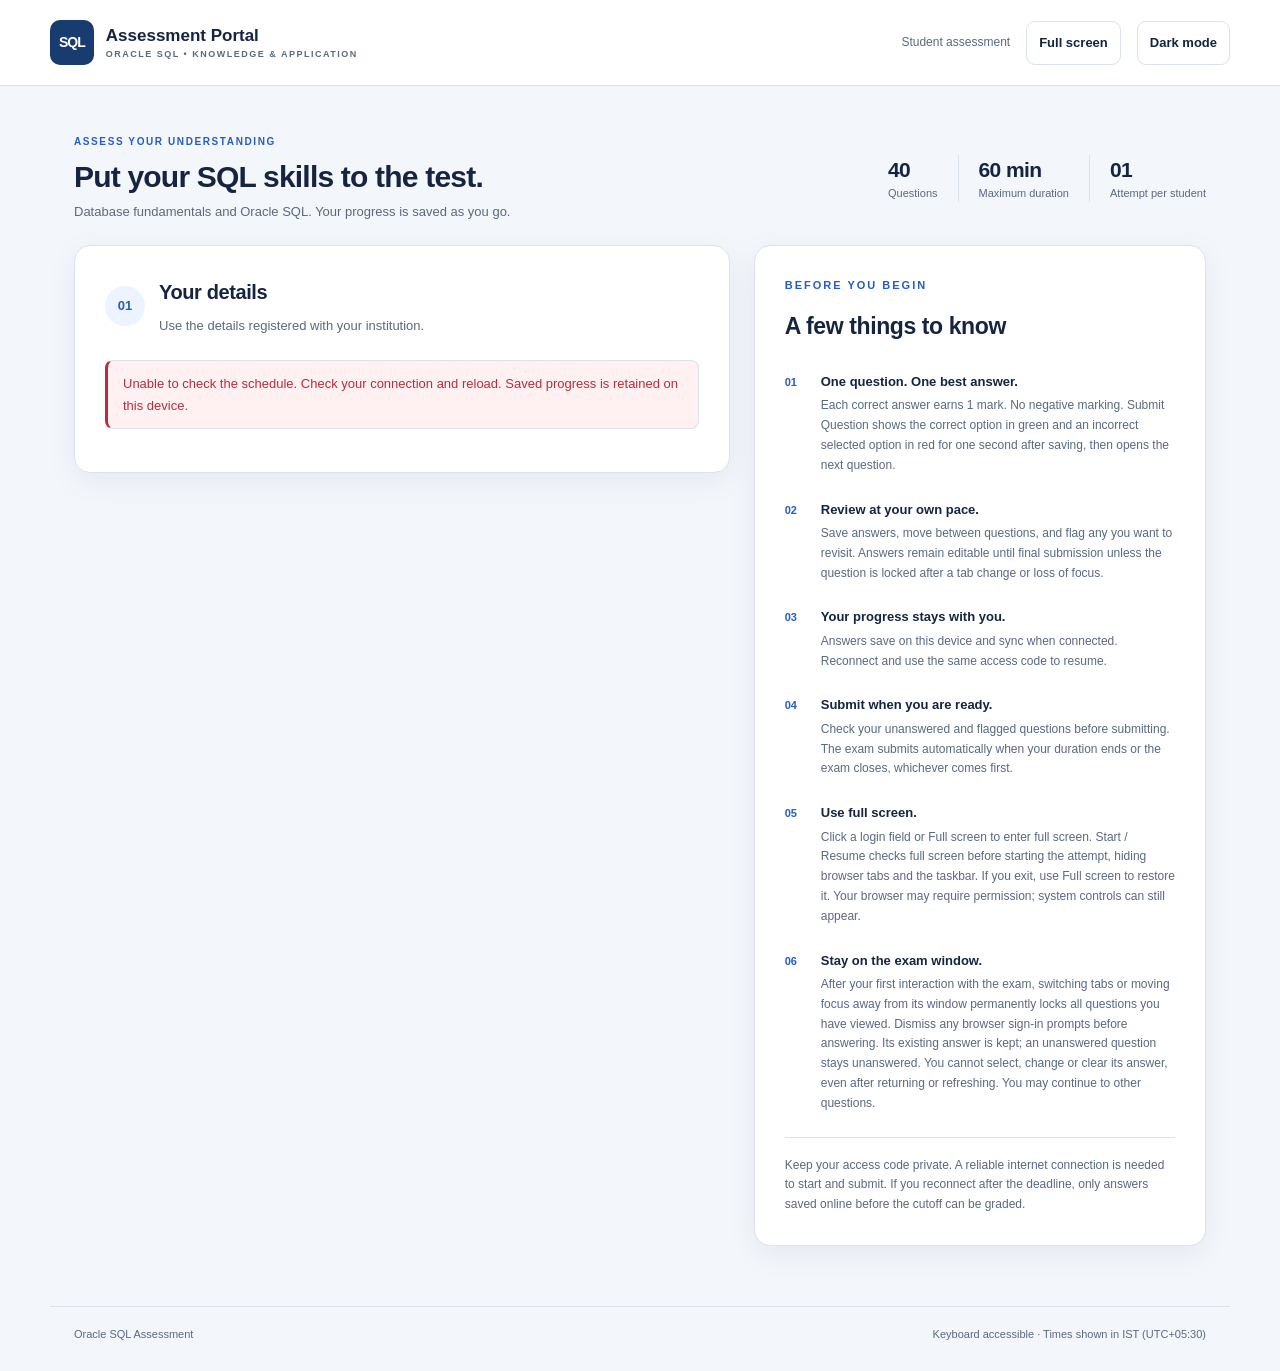
==== index.html @ dbb7fa39 "m" ====
<!doctype html>
<html lang="en" data-theme="light">
<head>
<meta charset="utf-8"><meta name="viewport" content="width=device-width,initial-scale=1">
<meta name="description" content="Oracle SQL assessment portal with saved progress and accessible exam navigation.">
<title>Oracle SQL | Assessment Portal</title>
<link rel="stylesheet" href="exam.css?v=20261120-feedback-revert"><script src="exam.js?v=20261120-feedback-revert" defer></script>
</head>
<body>
<a class="skip-link" href="#main">Skip to main content</a>
<header class="site-header"><a class="brand" href="./" aria-label="Assessment portal home"><span class="brand-icon" aria-hidden="true">SQL</span><span>Assessment Portal<small>ORACLE SQL • KNOWLEDGE & APPLICATION</small></span></a><div class="header-actions"><span class="session-badge" id="sessionBadge">Student assessment</span><span id="timerDisplay" class="timer hidden" role="timer" aria-label="Time remaining">60:00</span><button id="fullscreenBtn" class="secondary compact" type="button">Full screen</button><button id="themeBtn" class="secondary compact" type="button" aria-label="Switch to dark theme">Dark mode</button></div></header>
<main id="main" class="container">
<section id="gateView">
<div class="intro"><p class="eyebrow">ASSESS YOUR UNDERSTANDING</p><h1>Put your SQL skills to the test.</h1><p class="lede">Database fundamentals and Oracle SQL. Your progress is saved as you go.</p><div class="exam-facts"><div><strong>40</strong><span>Questions</span></div><div><strong id="durationFact">60 min</strong><span>Maximum duration</span></div><div><strong>01</strong><span>Attempt per student</span></div></div></div>
<div class="gate-layout"><section class="card login-card" aria-labelledby="detailsTitle"><div class="section-heading"><span class="step">01</span><div><h2 id="detailsTitle">Your details</h2><p>Use the details registered with your institution.</p></div></div>
<div id="accessBanner" class="notice" role="status">Checking the exam schedule…</div><p id="scheduleText" class="muted small"></p>
<form id="studentForm" class="hidden"><div class="form-grid"><div><label for="rollInput">University roll number <span aria-hidden="true">*</span></label><input id="rollInput" name="roll" autocomplete="off" placeholder="e.g., 0901CS231045" required maxlength="60"></div><div><label for="nameInput">Full name <span aria-hidden="true">*</span></label><input id="nameInput" name="name" autocomplete="name" placeholder="As registered with your institution" required maxlength="120"></div><div class="full"><label for="accessCode">Student access code <span aria-hidden="true">*</span></label><input id="accessCode" name="accessCode" type="password" autocomplete="one-time-code" placeholder="Provided by your teacher" required maxlength="128"><p class="field-help">Your private code verifies your identity and restores your existing attempt.</p></div></div>
<fieldset class="academic-fields"><legend>Course-Branch-Sem-Batch-Group</legend><div class="academic-grid"><div><label for="courseInput">Course</label><select id="courseInput" required><option value="">Select</option><option>B.Tech</option><option>B.E.</option><option>BCA</option><option>MCA</option><option>M.Tech</option><option>B.Sc</option><option>M.Sc</option></select></div><div><label for="branchInput">Branch</label><select id="branchInput" required><option value="">Select</option><option>CSE</option><option>IT</option><option>AI & DS</option><option>AI & ML</option><option>ECE</option><option>Computer Applications</option></select></div><div><label for="semInput">Semester</label><select id="semInput" required><option value="">Select</option><option>1</option><option>2</option><option>3</option><option>4</option><option>5</option><option>6</option><option>7</option><option>8</option></select></div><div><label for="batchInput">Batch</label><input id="batchInput" placeholder="e.g., A" required maxlength="30"></div><div><label for="groupInput">Group</label><input id="groupInput" placeholder="e.g., 1" required maxlength="30"></div></div></fieldset>
<label class="check-row"><input type="checkbox" id="acknowledge" required><span>I have read the instructions and understand that only one attempt is allowed.</span></label><p class="field-help">Full screen is required to start. Close any browser prompts before answering the first question.</p><button id="startBtn" class="primary wide" type="submit">Start / resume assessment <span aria-hidden="true">→</span></button><p class="field-help center">The timer begins when you start. Refreshing resumes the same attempt.</p></form>
</section><aside class="card instructions" aria-labelledby="instructionsTitle"><p class="eyebrow">BEFORE YOU BEGIN</p><h2 id="instructionsTitle">A few things to know</h2><ol class="instruction-list"><li><strong>One question. One best answer.</strong><span>Each correct answer earns 1 mark. No negative marking. Submit Question shows the correct option in green and an incorrect selected option in red for one second after saving, then opens the next question.</span></li><li><strong>Review at your own pace.</strong><span>Save answers, move between questions, and flag any you want to revisit. Answers remain editable until final submission unless the question is locked after a tab change or loss of focus.</span></li><li><strong>Your progress stays with you.</strong><span>Answers save on this device and sync when connected. Reconnect and use the same access code to resume.</span></li><li><strong>Submit when you are ready.</strong><span>Check your unanswered and flagged questions before submitting. The exam submits automatically when your duration ends or the exam closes, whichever comes first.</span></li><li><strong>Use full screen.</strong><span>Click a login field or Full screen to enter full screen. Start / Resume checks full screen before starting the attempt, hiding browser tabs and the taskbar. If you exit, use Full screen to restore it. Your browser may require permission; system controls can still appear.</span></li><li><strong>Stay on the exam window.</strong><span>After your first interaction with the exam, switching tabs or moving focus away from its window permanently locks all questions you have viewed. Dismiss any browser sign-in prompts before answering. Its existing answer is kept; an unanswered question stays unanswered. You cannot select, change or clear its answer, even after returning or refreshing. You may continue to other questions.</span></li></ol><div class="instruction-footer">Keep your access code private. A reliable internet connection is needed to start and submit. If you reconnect after the deadline, only answers saved online before the cutoff can be graded.</div></aside></div>
</section>
<section id="examView" class="hidden" aria-labelledby="examHeading"><div class="exam-topline"><div><p class="eyebrow">ORACLE SQL ASSESSMENT</p><h1 id="examHeading">Make every answer count.</h1><p id="studentLine" class="muted"></p></div><div id="saveStatus" class="save-status" role="status">Ready</div></div><div id="timeWarning" class="notice warning hidden" role="status"></div><div class="progress-row"><span id="progressText">0 of 40 answered</span><span id="flagCount">0 flagged for review</span></div><progress id="examProgress" max="40" value="0" aria-label="Questions answered"></progress><div class="exam-layout"><section class="card question-card"><div class="q-header"><span id="qCounter" class="question-label"></span><span id="qTopic" class="topic"></span></div><fieldset class="question-fieldset"><legend id="qText"></legend><div id="questionLockBanner" class="notice warning hidden" role="status"></div><div id="optionsContainer" class="options"></div></fieldset><div class="review-row"><button id="flagBtn" class="secondary compact" type="button" aria-pressed="false">⚑ Mark for review</button><button id="clearBtn" class="text-button" type="button">Clear answer</button></div><div class="question-actions"><button id="prevBtn" class="secondary" type="button">← Previous</button><button id="submitQuestionBtn" class="primary" type="button">Submit Question</button><button id="nextBtn" class="secondary" type="button">Next →</button></div></section><aside class="card navigator" id="navigatorCard"><div class="navigator-heading"><h2>Question navigator</h2><span id="navigatorCount" class="count-badge">0 / 40</span></div><p id="navigatorLegend" class="small muted">Green = Answered / Correct · Red = Incorrect · ⚑ = Flagged · L = Locked · Outline = Current</p><div id="questionPalette" class="palette" role="group" aria-label="Question navigator"></div><div class="center-actions" id="examSubmitActions"><button id="submitExamBtn" class="primary wide" type="button">Submit Exam</button></div><p class="navigator-note">You can change unlocked answers before final submission. Leaving the exam window locks all viewed questions.</p></aside></div></section>
<section id="resultView" class="hidden" aria-labelledby="resultHeading"><div class="card result-card"><span class="result-icon" aria-hidden="true">✓</span><p class="eyebrow">ASSESSMENT COMPLETE</p><h1 id="resultHeading">Your assessment is ready to submit.</h1><p id="resultSummary" role="status" class="muted"></p><div id="resultStats" class="result-stats"></div><p id="resultIdentity" class="small muted"></p><div class="result-actions"><button id="nextStudentBtn" class="primary hidden" type="button">Next student / Sign in</button><button id="verifySessionBtn" class="primary hidden" type="button">Verify session and submit</button><button id="retryBtn" class="primary hidden" type="button">Retry submission</button></div></div><div id="resultNavigator"></div></section>
<dialog id="submitDialog" aria-labelledby="confirmTitle"><form method="dialog"><p class="eyebrow">FINAL CHECK</p><h2 id="confirmTitle">Ready to submit your exam?</h2><p class="muted">Once submitted, your answers cannot be changed.</p><div id="confirmCounts" class="confirm-counts"></div><div class="dialog-actions"><button class="secondary" value="cancel">Continue reviewing</button><button id="confirmFinalBtn" class="primary" value="submit">Submit Exam</button></div></form></dialog>
<dialog id="sessionDialog" aria-labelledby="sessionTitle"><form id="sessionForm"><p class="eyebrow">VERIFY YOUR SESSION</p><h2 id="sessionTitle">Confirm your student access code</h2><p class="muted">We will reconnect to your existing attempt and submit your saved answers. Your timer and question set will not reset.</p><label for="sessionCode">Student access code</label><input id="sessionCode" type="password" autocomplete="one-time-code" required maxlength="128"><p id="sessionError" class="notice closed hidden" role="alert"></p><div class="dialog-actions"><button id="cancelSessionBtn" class="secondary" type="button">Cancel</button><button id="recoverSessionBtn" class="primary" type="submit">Verify and submit</button></div></form></dialog>
</main><footer class="site-footer"><span>Oracle SQL Assessment</span><span>Keyboard accessible · Times shown in IST (UTC+05:30)</span></footer>
</body></html>
---- exam.css ----
@charset "UTF-8";
:root{color-scheme:light;--bg:#f3f6fb;--surface:#fff;--ink:#152440;--muted:#5a6980;--line:#dae2ed;--navy:#183c70;--accent:#245ec5;--soft:#edf3ff;--green:#187448;--green-bg:#e8f6ee;--red:#b82d3b;--red-bg:#fff0f1;--amber:#915b08;--shadow:0 8px 30px #142e5010}
[data-theme=dark]{color-scheme:dark;--bg:#101a2a;--surface:#19273c;--ink:#ecf2ff;--muted:#b0bfd5;--line:#36485f;--navy:#adcaff;--accent:#adcaff;--soft:#273d5e;--green:#a0e7bb;--green-bg:#16412f;--red:#ffc1c6;--red-bg:#4e2330;--amber:#f8cf7e;--shadow:0 8px 30px #0002}
*{box-sizing:border-box}body{margin:0;background:var(--bg);color:var(--ink);font-family:Inter,"Segoe UI",Arial,sans-serif;font-size:15px;line-height:1.65}button,input,select{font:inherit}button,a,input,select{touch-action:manipulation}button{cursor:pointer;border:1px solid transparent;border-radius:9px;padding:11px 17px;font-weight:650;min-height:44px;transition:background .15s}button:disabled{cursor:default;opacity:.55}button:hover:not(:disabled){filter:brightness(.96)}button:focus-visible,a:focus-visible,input:focus-visible,select:focus-visible{outline:3px solid #4c91f7;outline-offset:3px}.primary{background:var(--navy);color:var(--surface)}.secondary{border-color:var(--line);background:var(--surface);color:var(--ink)}.compact{padding:7px 12px;font-size:13px}.text-button{background:transparent;color:var(--muted);padding:6px 10px}.wide{width:100%;display:flex;justify-content:center;gap:20px}.hidden{display:none!important}.center{text-align:center}.muted{color:var(--muted)}.small{font-size:13px}.skip-link{position:fixed;top:-100px;left:16px;z-index:100;background:var(--surface);padding:12px}.skip-link:focus{top:12px}.site-header{min-height:86px;padding:16px max(24px,calc((100vw - 1180px)/2));display:flex;align-items:center;justify-content:space-between;gap:20px;border-bottom:1px solid var(--line);background:var(--surface);position:sticky;top:0;z-index:10}.brand{display:flex;gap:12px;align-items:center;text-decoration:none;color:var(--ink);font-size:17px;font-weight:750;line-height:1.45}.brand-icon{background:#183c70;color:white;border-radius:10px;padding:12px 9px;font-size:14px;letter-spacing:-1px}.brand small{display:block;font-size:9px;letter-spacing:1.5px;color:var(--muted);font-weight:650}.header-actions{display:flex;align-items:center;gap:16px}.session-badge{color:var(--muted);font-size:12px}.container{max-width:1180px;margin:0 auto;padding:48px 24px 60px}.intro{padding:0 0 32px}.eyebrow{font-size:11px;letter-spacing:2px;color:var(--accent);font-weight:750;margin:0 0 14px}h1,h2,p{margin-top:0}h1{font-size:44px;letter-spacing:-1.6px;line-height:1.15;margin-bottom:18px;font-weight:750}h2{font-size:20px;letter-spacing:-.4px;margin-bottom:6px}.lede{font-size:16px;color:var(--muted);line-height:1.8;margin-bottom:25px}.exam-facts{display:flex;gap:0}.exam-facts>div{display:flex;flex-direction:column;padding:0 34px;border-left:1px solid var(--line)}.exam-facts>div:first-child{padding-left:0;border:0}.exam-facts strong{font-size:24px;letter-spacing:-.6px;line-height:1.4}.exam-facts span{font-size:12px;color:var(--muted)}.gate-layout{display:grid;grid-template-columns:1.45fr 1fr;gap:24px;align-items:start}.card{background:var(--surface);border:1px solid var(--line);border-radius:16px;padding:30px;box-shadow:var(--shadow)}.section-heading{display:flex;gap:14px;margin-bottom:24px;align-items:center}.section-heading p{font-size:13px;color:var(--muted);margin:0}.step{height:40px;width:40px;border-radius:50%;display:grid;place-items:center;background:var(--soft);color:var(--accent);font-size:13px;font-weight:700}.notice{border:1px solid var(--line);border-left:3px solid var(--accent);padding:12px 15px;border-radius:8px;font-size:13px;background:var(--soft);margin-bottom:12px}.notice.open{color:var(--green);background:var(--green-bg);border-left-color:var(--green)}.notice.closed{color:var(--red);background:var(--red-bg);border-left-color:var(--red)}.warning{color:var(--amber)}.form-grid{display:grid;grid-template-columns:1fr 1fr;gap:18px}.full{grid-column:1/-1}label{display:block;font-weight:600;font-size:12px;margin-bottom:7px}input:not([type=checkbox]):not([type=radio]),select{width:100%;height:45px;padding:9px 11px;border:1px solid var(--line);border-radius:8px;background:var(--surface);color:var(--ink);font-size:13px}input::placeholder{color:var(--muted);opacity:.85}.field-help{font-size:11px;line-height:1.6;color:var(--muted);margin:7px 0 0}.academic-fields{border:0;padding:0;margin:20px 0}.academic-fields legend{font-size:12px;font-weight:700;margin-bottom:10px}.academic-grid{display:grid;grid-template-columns:1.15fr 1.3fr 1fr .8fr .8fr;gap:10px}.check-row{display:flex;gap:10px;align-items:flex-start;font-size:12px;font-weight:400;color:var(--muted);margin:20px 0}.check-row input{margin-top:4px;accent-color:var(--navy);width:17px;height:17px;flex-shrink:0}.instructions{padding:30px}.instructions h2{font-size:23px;margin-bottom:25px}.instruction-list{padding:0;margin:0;counter-reset:steps;list-style:none}.instruction-list li{counter-increment:steps;position:relative;padding:0 0 23px 36px}.instruction-list li:before{content:counter(steps,decimal-leading-zero);position:absolute;left:0;top:2px;font-size:11px;font-weight:700;color:var(--accent)}.instruction-list strong{display:block;font-size:13px;margin-bottom:4px}.instruction-list span{font-size:12px;color:var(--muted);display:block}.instruction-footer{font-size:12px;border-top:1px solid var(--line);padding-top:18px;color:var(--muted)}.site-footer{max-width:1180px;margin:auto;padding:18px 24px 28px;display:flex;justify-content:space-between;gap:20px;border-top:1px solid var(--line);font-size:11px;color:var(--muted)}.timer{font-variant-numeric:tabular-nums;font-family:Consolas,monospace;font-size:21px;font-weight:700;color:var(--navy);background:var(--soft);padding:5px 14px;border-radius:8px}.timer.urgent{color:var(--red);background:var(--red-bg)}.exam-topline{display:flex;justify-content:space-between;align-items:center;gap:20px}.exam-topline h1{font-size:30px}.exam-topline .eyebrow{margin-bottom:8px}.exam-topline p{margin-bottom:12px}.save-status{font-size:12px;color:var(--green);text-align:right}.progress-row{display:flex;justify-content:space-between;font-size:12px;color:var(--muted);margin:12px 0 8px}progress{display:block;width:100%;height:6px;border:0;border-radius:10px;margin-bottom:25px;accent-color:var(--green)}progress::-webkit-progress-bar{background:var(--line);border-radius:10px}progress::-webkit-progress-value{background:var(--green);border-radius:10px}.exam-layout{display:grid;grid-template-columns:minmax(0,1fr) 330px;gap:24px;align-items:start}.q-header{display:flex;align-items:center;justify-content:space-between;gap:15px;margin-bottom:22px}.question-label{font-size:12px;font-weight:700;color:var(--accent);text-transform:uppercase;letter-spacing:1px}.topic{font-size:11px;background:var(--soft);padding:4px 10px;border-radius:20px;color:var(--muted)}.question-fieldset{padding:0;margin:0;border:0;min-width:0}.question-fieldset legend{font-size:21px;font-weight:650;line-height:1.55;margin-bottom:25px;white-space:pre-wrap;overflow-wrap:anywhere}.option{display:flex;align-items:flex-start;gap:12px;border:1px solid var(--line);border-radius:10px;padding:14px;margin-bottom:12px;cursor:pointer;font-size:14px;font-weight:400;line-height:1.6;overflow-wrap:anywhere}.option:has(input:checked){border-color:var(--accent);background:var(--soft)}.option input{margin-top:5px;accent-color:var(--accent);width:17px;height:17px;flex-shrink:0}.option:focus-within{outline:2px solid var(--accent);outline-offset:2px}.option-letter{color:var(--muted);font-weight:650}.review-row{display:flex;justify-content:space-between;align-items:center;gap:10px;margin-top:22px}button[aria-pressed=true]{color:var(--amber);border-color:var(--amber)}.question-actions{display:grid;grid-template-columns:1fr auto 1fr;gap:10px;align-items:center;border-top:1px solid var(--line);padding-top:24px;margin-top:24px}.question-actions>:first-child{justify-self:start}.question-actions>:last-child{justify-self:end}.question-actions button{font-size:12px;padding:10px 12px}.navigator{padding:24px}.navigator-heading{display:flex;justify-content:space-between;align-items:center;gap:10px}.navigator h2{font-size:16px;margin-bottom:0}.count-badge{font-size:11px;background:var(--soft);color:var(--accent);padding:3px 8px;border-radius:6px}.palette{display:grid;grid-template-columns:repeat(5,minmax(0,1fr));gap:9px;margin:22px 0}.pal-btn{background:var(--bg);border:1px solid var(--line);color:var(--muted);min-height:40px;padding:5px 0;border-radius:7px;font-size:12px;position:relative}.pal-btn.answered{background:var(--green-bg);border-color:var(--green);color:var(--green)}.pal-btn.incorrect{background:var(--red-bg);border-color:var(--red);color:var(--red)}.pal-btn.current{outline:2px solid var(--accent);outline-offset:2px}.pal-btn.flagged:after{content:'⚑';position:absolute;right:1px;top:-8px;font-size:12px;color:var(--amber);background:var(--surface);border-radius:4px}.pal-btn:disabled{opacity:1}.center-actions{display:flex;justify-content:center;margin-top:22px}.navigator-note{font-size:11px;color:var(--muted);text-align:center;margin:12px 0 0}.result-card{text-align:center;max-width:780px;margin:0 auto 24px;padding:40px}.result-card h1{font-size:32px}.result-icon{display:inline-grid;place-items:center;background:var(--green-bg);color:var(--green);height:64px;width:64px;border-radius:50%;font-size:30px;margin-bottom:20px}.result-stats{display:grid;grid-template-columns:repeat(4,1fr);gap:12px;margin:28px 0}.stat{padding:16px 8px;background:var(--bg);border:1px solid var(--line);border-radius:10px}.stat strong{display:block;font-size:25px;letter-spacing:-.6px}.stat span{display:block;font-size:11px;color:var(--muted)}.stat.correct strong{color:var(--green)}.stat.incorrect strong{color:var(--red)}.result-actions{display:flex;flex-wrap:wrap;justify-content:center;gap:12px}#resultNavigator{max-width:780px;margin:auto}#resultNavigator .palette{grid-template-columns:repeat(10,minmax(0,1fr))}#resultNavigator .navigator-note{display:none}dialog{border:1px solid var(--line);border-radius:16px;padding:30px;max-width:500px;width:calc(100% - 32px);background:var(--surface);color:var(--ink);box-shadow:var(--shadow)}dialog::backdrop{background:#0d1e3bb0}.confirm-counts{padding:18px;background:var(--bg);border-radius:10px;margin:20px 0;white-space:pre-line}.dialog-actions{display:flex;justify-content:flex-end;gap:10px}
@media(max-width:950px){.exam-layout{grid-template-columns:minmax(0,1fr) 280px}.academic-grid{grid-template-columns:repeat(3,1fr)}.gate-layout{grid-template-columns:1.2fr 1fr}.card{padding:24px}.question-actions{gap:5px}.question-actions button{padding:9px 8px}}
@media(max-width:760px){.site-header{padding:12px 16px;min-height:75px}.session-badge{display:none}.brand{font-size:14px}.brand small{font-size:8px;letter-spacing:.7px}.header-actions{gap:8px}.container{padding:30px 16px 40px}h1{font-size:35px}.gate-layout,.exam-layout{grid-template-columns:1fr}.exam-facts>div{padding:0 23px}.instructions{margin-top:0}.exam-topline{display:block}.save-status{text-align:left;margin:8px 0}.navigator .palette{grid-template-columns:repeat(8,minmax(0,1fr))}.site-footer{flex-direction:column;gap:4px;padding:18px 16px}.timer{font-size:17px;padding:5px 9px}.desktop-only{display:none}.result-card{padding:28px 20px}.result-stats{grid-template-columns:repeat(2,1fr)}}
@media(max-width:420px){.brand small{max-width:130px}.brand-icon{display:none}.form-grid{grid-template-columns:1fr}.academic-grid{grid-template-columns:repeat(2,1fr)}.question-actions button{font-size:11px;padding:8px}.question-card{padding:20px 16px}.question-fieldset legend{font-size:18px}.navigator .palette,#resultNavigator .palette{grid-template-columns:repeat(5,minmax(0,1fr))}.exam-facts>div{padding:0 16px}.exam-facts strong{font-size:21px}.exam-facts span{font-size:10px}.dialog-actions{flex-direction:column}}
@media(prefers-reduced-motion:reduce){*{transition:none!important;scroll-behavior:auto!important}}

.pal-btn.locked:before{content:"L";position:absolute;left:2px;top:-7px;font-size:9px;font-weight:750;background:var(--surface);color:var(--muted);border:1px solid var(--line);border-radius:3px;padding:0 2px;line-height:1.3}.option:has(input:disabled){cursor:default;opacity:.75}

/* Compact welcome area: text and exam facts share one row on wider screens. */
#gateView .intro{display:grid;grid-template-columns:minmax(0,1fr) auto;column-gap:28px;row-gap:7px;align-items:center;padding-bottom:22px}
#gateView .intro .eyebrow{grid-column:1;margin:0;font-size:10px;letter-spacing:1.6px}
#gateView .intro h1{grid-column:1;margin:0;font-size:30px;line-height:1.25;letter-spacing:-.8px}
#gateView .intro .lede{grid-column:1;margin:0;font-size:13px;line-height:1.6}
#gateView .intro .exam-facts{grid-column:2;grid-row:1/4;align-self:center}
#gateView .intro .exam-facts>div{padding:0 20px}
#gateView .intro .exam-facts>div:first-child{padding-left:0}
#gateView .intro .exam-facts>div:last-child{padding-right:0}
#gateView .intro .exam-facts strong{font-size:21px}
#gateView .intro .exam-facts span{font-size:11px}
@media(max-width:950px){#gateView .intro{grid-template-columns:1fr;row-gap:8px}#gateView .intro .exam-facts{grid-column:1;grid-row:auto;margin-top:5px}}
@media(max-width:420px){#gateView .intro h1{font-size:25px}#gateView .intro .exam-facts>div{padding:0 15px}#gateView .intro .exam-facts span{font-size:10px}}

.result-stats{grid-template-columns:repeat(5,minmax(0,1fr))}.stat.locked strong{color:var(--amber)}
@media(max-width:760px){.result-stats{grid-template-columns:repeat(2,minmax(0,1fr))}.result-stats .stat:last-child{grid-column:1/-1}}

/* Programmatically focused result heading retains screen-reader focus without a border. */
#resultHeading:focus{outline:none}

.option.feedback-correct{background:var(--green-bg);border-color:var(--green);color:var(--green)}.option.feedback-wrong{background:var(--red-bg);border-color:var(--red);color:var(--red)}

/* Override the checked-option selector as well as the base option style. */
.option.feedback-correct,.option.feedback-correct:has(input:checked){background:var(--green-bg);border-color:var(--green);color:var(--green)}
.option.feedback-wrong,.option.feedback-wrong:has(input:checked){background:var(--red-bg);border-color:var(--red);color:var(--red)}
.option.feedback-correct .option-letter,.option.feedback-wrong .option-letter{color:inherit}
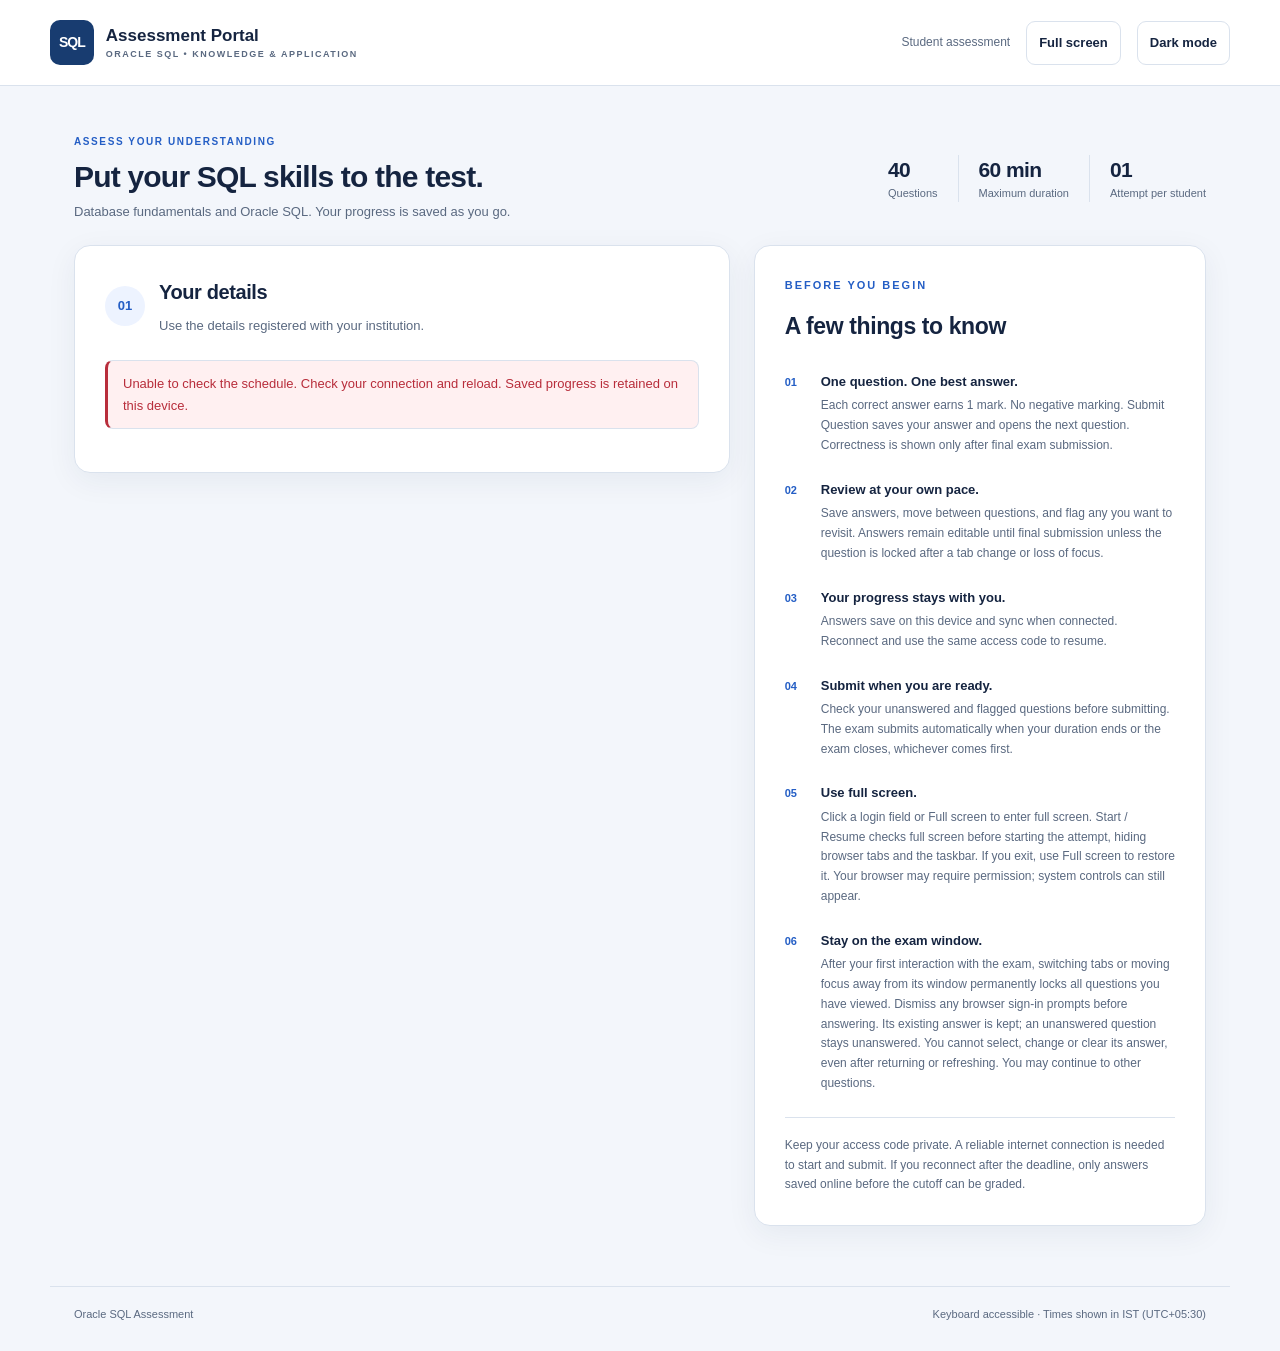
==== commit 4931ef9b: "update" ====
--- a/index.html
+++ b/index.html
@@ -4,7 +4,7 @@
 <meta charset="utf-8"><meta name="viewport" content="width=device-width,initial-scale=1">
 <meta name="description" content="Oracle SQL assessment portal with saved progress and accessible exam navigation.">
 <title>Oracle SQL | Assessment Portal</title>
-<link rel="stylesheet" href="exam.css?v=20261120-feedback-revert"><script src="exam.js?v=20261120-feedback-revert" defer></script>
+<link rel="stylesheet" href="exam.css?v=20261120-no-live-grading"><script src="exam.js?v=20261120-no-live-grading" defer></script>
 </head>
 <body>
 <a class="skip-link" href="#main">Skip to main content</a>
@@ -17,9 +17,9 @@
 <form id="studentForm" class="hidden"><div class="form-grid"><div><label for="rollInput">University roll number <span aria-hidden="true">*</span></label><input id="rollInput" name="roll" autocomplete="off" placeholder="e.g., 0901CS231045" required maxlength="60"></div><div><label for="nameInput">Full name <span aria-hidden="true">*</span></label><input id="nameInput" name="name" autocomplete="name" placeholder="As registered with your institution" required maxlength="120"></div><div class="full"><label for="accessCode">Student access code <span aria-hidden="true">*</span></label><input id="accessCode" name="accessCode" type="password" autocomplete="one-time-code" placeholder="Provided by your teacher" required maxlength="128"><p class="field-help">Your private code verifies your identity and restores your existing attempt.</p></div></div>
 <fieldset class="academic-fields"><legend>Course-Branch-Sem-Batch-Group</legend><div class="academic-grid"><div><label for="courseInput">Course</label><select id="courseInput" required><option value="">Select</option><option>B.Tech</option><option>B.E.</option><option>BCA</option><option>MCA</option><option>M.Tech</option><option>B.Sc</option><option>M.Sc</option></select></div><div><label for="branchInput">Branch</label><select id="branchInput" required><option value="">Select</option><option>CSE</option><option>IT</option><option>AI & DS</option><option>AI & ML</option><option>ECE</option><option>Computer Applications</option></select></div><div><label for="semInput">Semester</label><select id="semInput" required><option value="">Select</option><option>1</option><option>2</option><option>3</option><option>4</option><option>5</option><option>6</option><option>7</option><option>8</option></select></div><div><label for="batchInput">Batch</label><input id="batchInput" placeholder="e.g., A" required maxlength="30"></div><div><label for="groupInput">Group</label><input id="groupInput" placeholder="e.g., 1" required maxlength="30"></div></div></fieldset>
 <label class="check-row"><input type="checkbox" id="acknowledge" required><span>I have read the instructions and understand that only one attempt is allowed.</span></label><p class="field-help">Full screen is required to start. Close any browser prompts before answering the first question.</p><button id="startBtn" class="primary wide" type="submit">Start / resume assessment <span aria-hidden="true">→</span></button><p class="field-help center">The timer begins when you start. Refreshing resumes the same attempt.</p></form>
-</section><aside class="card instructions" aria-labelledby="instructionsTitle"><p class="eyebrow">BEFORE YOU BEGIN</p><h2 id="instructionsTitle">A few things to know</h2><ol class="instruction-list"><li><strong>One question. One best answer.</strong><span>Each correct answer earns 1 mark. No negative marking. Submit Question shows the correct option in green and an incorrect selected option in red for one second after saving, then opens the next question.</span></li><li><strong>Review at your own pace.</strong><span>Save answers, move between questions, and flag any you want to revisit. Answers remain editable until final submission unless the question is locked after a tab change or loss of focus.</span></li><li><strong>Your progress stays with you.</strong><span>Answers save on this device and sync when connected. Reconnect and use the same access code to resume.</span></li><li><strong>Submit when you are ready.</strong><span>Check your unanswered and flagged questions before submitting. The exam submits automatically when your duration ends or the exam closes, whichever comes first.</span></li><li><strong>Use full screen.</strong><span>Click a login field or Full screen to enter full screen. Start / Resume checks full screen before starting the attempt, hiding browser tabs and the taskbar. If you exit, use Full screen to restore it. Your browser may require permission; system controls can still appear.</span></li><li><strong>Stay on the exam window.</strong><span>After your first interaction with the exam, switching tabs or moving focus away from its window permanently locks all questions you have viewed. Dismiss any browser sign-in prompts before answering. Its existing answer is kept; an unanswered question stays unanswered. You cannot select, change or clear its answer, even after returning or refreshing. You may continue to other questions.</span></li></ol><div class="instruction-footer">Keep your access code private. A reliable internet connection is needed to start and submit. If you reconnect after the deadline, only answers saved online before the cutoff can be graded.</div></aside></div>
+</section><aside class="card instructions" aria-labelledby="instructionsTitle"><p class="eyebrow">BEFORE YOU BEGIN</p><h2 id="instructionsTitle">A few things to know</h2><ol class="instruction-list"><li><strong>One question. One best answer.</strong><span>Each correct answer earns 1 mark. No negative marking. Submit Question saves your answer and opens the next question. Correctness is shown only after final exam submission.</span></li><li><strong>Review at your own pace.</strong><span>Save answers, move between questions, and flag any you want to revisit. Answers remain editable until final submission unless the question is locked after a tab change or loss of focus.</span></li><li><strong>Your progress stays with you.</strong><span>Answers save on this device and sync when connected. Reconnect and use the same access code to resume.</span></li><li><strong>Submit when you are ready.</strong><span>Check your unanswered and flagged questions before submitting. The exam submits automatically when your duration ends or the exam closes, whichever comes first.</span></li><li><strong>Use full screen.</strong><span>Click a login field or Full screen to enter full screen. Start / Resume checks full screen before starting the attempt, hiding browser tabs and the taskbar. If you exit, use Full screen to restore it. Your browser may require permission; system controls can still appear.</span></li><li><strong>Stay on the exam window.</strong><span>After your first interaction with the exam, switching tabs or moving focus away from its window permanently locks all questions you have viewed. Dismiss any browser sign-in prompts before answering. Its existing answer is kept; an unanswered question stays unanswered. You cannot select, change or clear its answer, even after returning or refreshing. You may continue to other questions.</span></li></ol><div class="instruction-footer">Keep your access code private. A reliable internet connection is needed to start and submit. If you reconnect after the deadline, only answers saved online before the cutoff can be graded.</div></aside></div>
 </section>
-<section id="examView" class="hidden" aria-labelledby="examHeading"><div class="exam-topline"><div><p class="eyebrow">ORACLE SQL ASSESSMENT</p><h1 id="examHeading">Make every answer count.</h1><p id="studentLine" class="muted"></p></div><div id="saveStatus" class="save-status" role="status">Ready</div></div><div id="timeWarning" class="notice warning hidden" role="status"></div><div class="progress-row"><span id="progressText">0 of 40 answered</span><span id="flagCount">0 flagged for review</span></div><progress id="examProgress" max="40" value="0" aria-label="Questions answered"></progress><div class="exam-layout"><section class="card question-card"><div class="q-header"><span id="qCounter" class="question-label"></span><span id="qTopic" class="topic"></span></div><fieldset class="question-fieldset"><legend id="qText"></legend><div id="questionLockBanner" class="notice warning hidden" role="status"></div><div id="optionsContainer" class="options"></div></fieldset><div class="review-row"><button id="flagBtn" class="secondary compact" type="button" aria-pressed="false">⚑ Mark for review</button><button id="clearBtn" class="text-button" type="button">Clear answer</button></div><div class="question-actions"><button id="prevBtn" class="secondary" type="button">← Previous</button><button id="submitQuestionBtn" class="primary" type="button">Submit Question</button><button id="nextBtn" class="secondary" type="button">Next →</button></div></section><aside class="card navigator" id="navigatorCard"><div class="navigator-heading"><h2>Question navigator</h2><span id="navigatorCount" class="count-badge">0 / 40</span></div><p id="navigatorLegend" class="small muted">Green = Answered / Correct · Red = Incorrect · ⚑ = Flagged · L = Locked · Outline = Current</p><div id="questionPalette" class="palette" role="group" aria-label="Question navigator"></div><div class="center-actions" id="examSubmitActions"><button id="submitExamBtn" class="primary wide" type="button">Submit Exam</button></div><p class="navigator-note">You can change unlocked answers before final submission. Leaving the exam window locks all viewed questions.</p></aside></div></section>
+<section id="examView" class="hidden" aria-labelledby="examHeading"><div class="exam-topline"><div><p class="eyebrow">ORACLE SQL ASSESSMENT</p><h1 id="examHeading">Make every answer count.</h1><p id="studentLine" class="muted"></p></div><div id="saveStatus" class="save-status" role="status">Ready</div></div><div id="timeWarning" class="notice warning hidden" role="status"></div><div class="progress-row"><span id="progressText">0 of 40 answered</span><span id="flagCount">0 flagged for review</span></div><progress id="examProgress" max="40" value="0" aria-label="Questions answered"></progress><div class="exam-layout"><section class="card question-card"><div class="q-header"><span id="qCounter" class="question-label"></span><span id="qTopic" class="topic"></span></div><fieldset class="question-fieldset"><legend id="qText"></legend><div id="questionLockBanner" class="notice warning hidden" role="status"></div><div id="optionsContainer" class="options"></div></fieldset><div class="review-row"><button id="flagBtn" class="secondary compact" type="button" aria-pressed="false">⚑ Mark for review</button><button id="clearBtn" class="text-button" type="button">Clear answer</button></div><div class="question-actions"><button id="prevBtn" class="secondary" type="button">← Previous</button><button id="submitQuestionBtn" class="primary" type="button">Submit Question</button><button id="nextBtn" class="secondary" type="button">Next →</button></div></section><aside class="card navigator" id="navigatorCard"><div class="navigator-heading"><h2>Question navigator</h2><span id="navigatorCount" class="count-badge">0 / 40</span></div><p id="navigatorLegend" class="small muted">Slate blue = Answer selected · ⚑ = Flagged · L = Locked · Outline = Current</p><div id="questionPalette" class="palette" role="group" aria-label="Question navigator"></div><div class="center-actions" id="examSubmitActions"><button id="submitExamBtn" class="primary wide" type="button">Submit Exam</button></div><p class="navigator-note">You can change unlocked answers before final submission. Leaving the exam window locks all viewed questions.</p></aside></div></section>
 <section id="resultView" class="hidden" aria-labelledby="resultHeading"><div class="card result-card"><span class="result-icon" aria-hidden="true">✓</span><p class="eyebrow">ASSESSMENT COMPLETE</p><h1 id="resultHeading">Your assessment is ready to submit.</h1><p id="resultSummary" role="status" class="muted"></p><div id="resultStats" class="result-stats"></div><p id="resultIdentity" class="small muted"></p><div class="result-actions"><button id="nextStudentBtn" class="primary hidden" type="button">Next student / Sign in</button><button id="verifySessionBtn" class="primary hidden" type="button">Verify session and submit</button><button id="retryBtn" class="primary hidden" type="button">Retry submission</button></div></div><div id="resultNavigator"></div></section>
 <dialog id="submitDialog" aria-labelledby="confirmTitle"><form method="dialog"><p class="eyebrow">FINAL CHECK</p><h2 id="confirmTitle">Ready to submit your exam?</h2><p class="muted">Once submitted, your answers cannot be changed.</p><div id="confirmCounts" class="confirm-counts"></div><div class="dialog-actions"><button class="secondary" value="cancel">Continue reviewing</button><button id="confirmFinalBtn" class="primary" value="submit">Submit Exam</button></div></form></dialog>
 <dialog id="sessionDialog" aria-labelledby="sessionTitle"><form id="sessionForm"><p class="eyebrow">VERIFY YOUR SESSION</p><h2 id="sessionTitle">Confirm your student access code</h2><p class="muted">We will reconnect to your existing attempt and submit your saved answers. Your timer and question set will not reset.</p><label for="sessionCode">Student access code</label><input id="sessionCode" type="password" autocomplete="one-time-code" required maxlength="128"><p id="sessionError" class="notice closed hidden" role="alert"></p><div class="dialog-actions"><button id="cancelSessionBtn" class="secondary" type="button">Cancel</button><button id="recoverSessionBtn" class="primary" type="submit">Verify and submit</button></div></form></dialog>
--- a/exam.css
+++ b/exam.css
@@ -35,3 +35,7 @@
 .option.feedback-correct,.option.feedback-correct:has(input:checked){background:var(--green-bg);border-color:var(--green);color:var(--green)}
 .option.feedback-wrong,.option.feedback-wrong:has(input:checked){background:var(--red-bg);border-color:var(--red);color:var(--red)}
 .option.feedback-correct .option-letter,.option.feedback-wrong .option-letter{color:inherit}
+
+/* Selected but not submitted: slate blue, distinct from graded green/red. */
+.pal-btn.selected-answer{background:#e7edf8;border-color:#59749d;color:#294a78}
+[data-theme=dark] .pal-btn.selected-answer{background:#293d59;border-color:#809ac0;color:#d7e4fb}
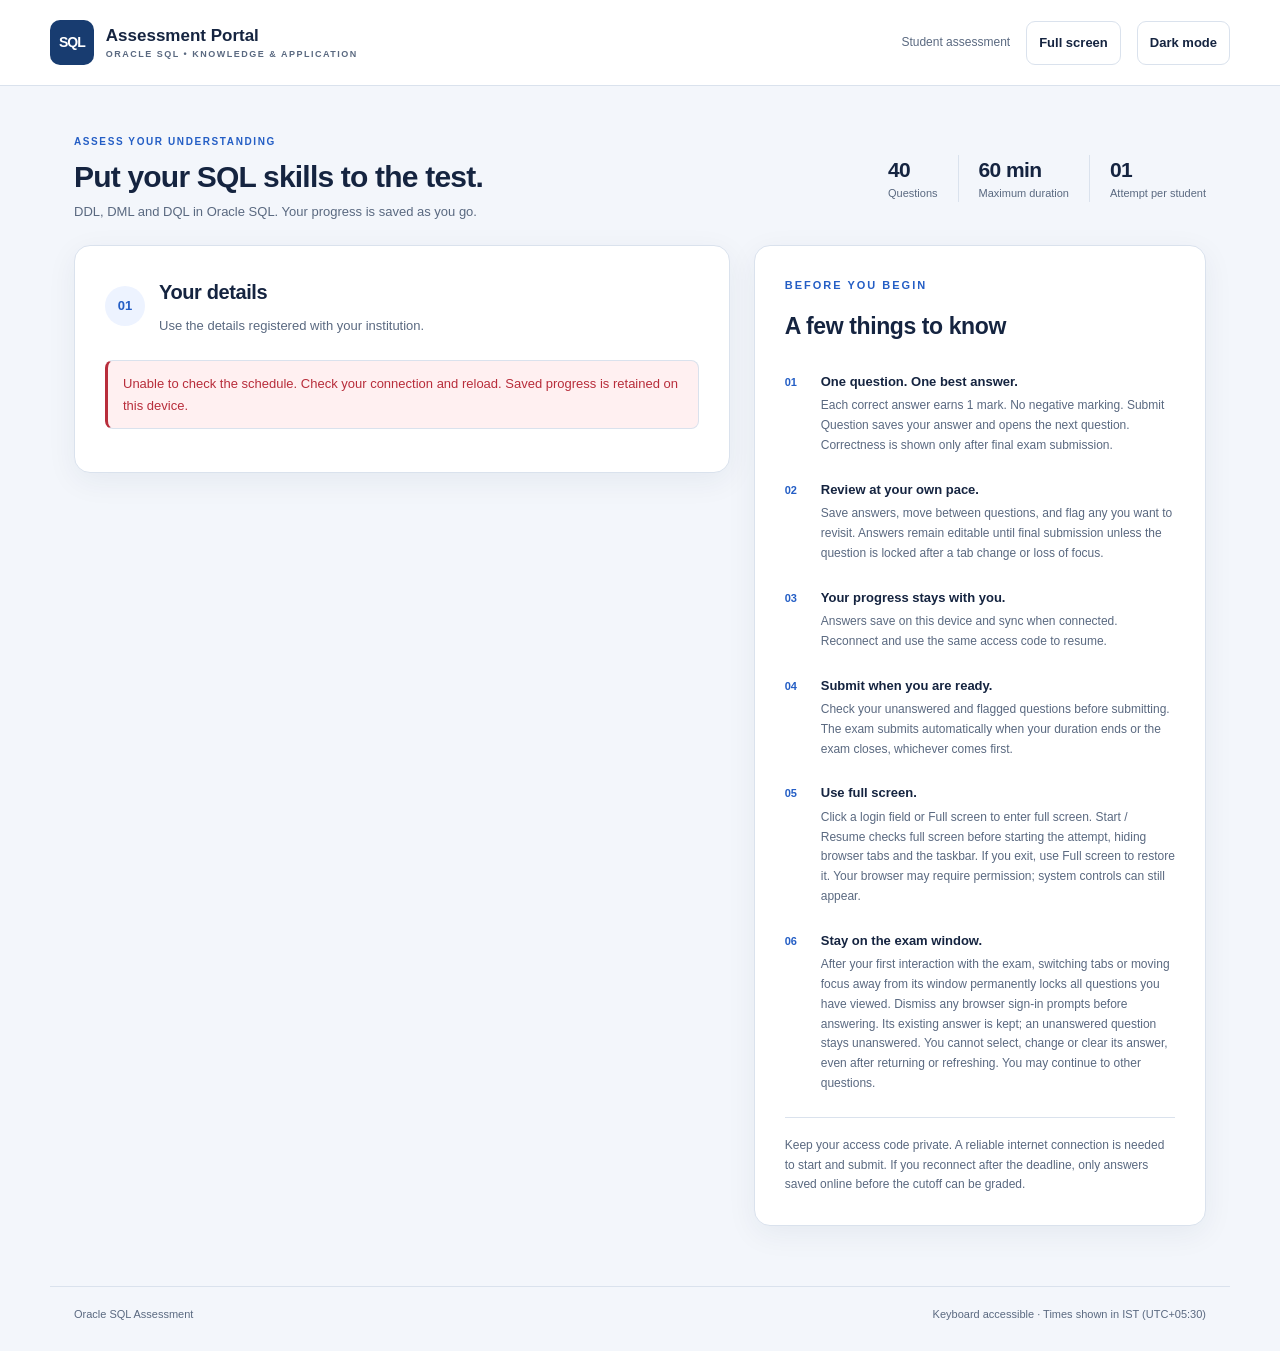
==== commit 73a981e3: "m" ====
--- a/index.html
+++ b/index.html
@@ -2,16 +2,18 @@
 <html lang="en" data-theme="light">
 <head>
 <meta charset="utf-8"><meta name="viewport" content="width=device-width,initial-scale=1">
+<meta name="referrer" content="no-referrer">
+<meta http-equiv="Content-Security-Policy" content="default-src 'self'; script-src 'self'; style-src 'self'; connect-src 'self' https://script.google.com https://script.googleusercontent.com; img-src 'self' data:; object-src 'none'; base-uri 'self'; form-action 'self'">
 <meta name="description" content="Oracle SQL assessment portal with saved progress and accessible exam navigation.">
 <title>Oracle SQL | Assessment Portal</title>
-<link rel="stylesheet" href="exam.css?v=20261120-no-live-grading"><script src="exam.js?v=20261120-no-live-grading" defer></script>
+<link rel="stylesheet" href="exam.css?v=20261120-security"><script src="exam.js?v=20261120-security" defer></script>
 </head>
 <body>
 <a class="skip-link" href="#main">Skip to main content</a>
 <header class="site-header"><a class="brand" href="./" aria-label="Assessment portal home"><span class="brand-icon" aria-hidden="true">SQL</span><span>Assessment Portal<small>ORACLE SQL • KNOWLEDGE & APPLICATION</small></span></a><div class="header-actions"><span class="session-badge" id="sessionBadge">Student assessment</span><span id="timerDisplay" class="timer hidden" role="timer" aria-label="Time remaining">60:00</span><button id="fullscreenBtn" class="secondary compact" type="button">Full screen</button><button id="themeBtn" class="secondary compact" type="button" aria-label="Switch to dark theme">Dark mode</button></div></header>
 <main id="main" class="container">
 <section id="gateView">
-<div class="intro"><p class="eyebrow">ASSESS YOUR UNDERSTANDING</p><h1>Put your SQL skills to the test.</h1><p class="lede">Database fundamentals and Oracle SQL. Your progress is saved as you go.</p><div class="exam-facts"><div><strong>40</strong><span>Questions</span></div><div><strong id="durationFact">60 min</strong><span>Maximum duration</span></div><div><strong>01</strong><span>Attempt per student</span></div></div></div>
+<div class="intro"><p class="eyebrow">ASSESS YOUR UNDERSTANDING</p><h1>Put your SQL skills to the test.</h1><p class="lede">DDL, DML and DQL in Oracle SQL. Your progress is saved as you go.</p><div class="exam-facts"><div><strong>40</strong><span>Questions</span></div><div><strong id="durationFact">60 min</strong><span>Maximum duration</span></div><div><strong>01</strong><span>Attempt per student</span></div></div></div>
 <div class="gate-layout"><section class="card login-card" aria-labelledby="detailsTitle"><div class="section-heading"><span class="step">01</span><div><h2 id="detailsTitle">Your details</h2><p>Use the details registered with your institution.</p></div></div>
 <div id="accessBanner" class="notice" role="status">Checking the exam schedule…</div><p id="scheduleText" class="muted small"></p>
 <form id="studentForm" class="hidden"><div class="form-grid"><div><label for="rollInput">University roll number <span aria-hidden="true">*</span></label><input id="rollInput" name="roll" autocomplete="off" placeholder="e.g., 0901CS231045" required maxlength="60"></div><div><label for="nameInput">Full name <span aria-hidden="true">*</span></label><input id="nameInput" name="name" autocomplete="name" placeholder="As registered with your institution" required maxlength="120"></div><div class="full"><label for="accessCode">Student access code <span aria-hidden="true">*</span></label><input id="accessCode" name="accessCode" type="password" autocomplete="one-time-code" placeholder="Provided by your teacher" required maxlength="128"><p class="field-help">Your private code verifies your identity and restores your existing attempt.</p></div></div>
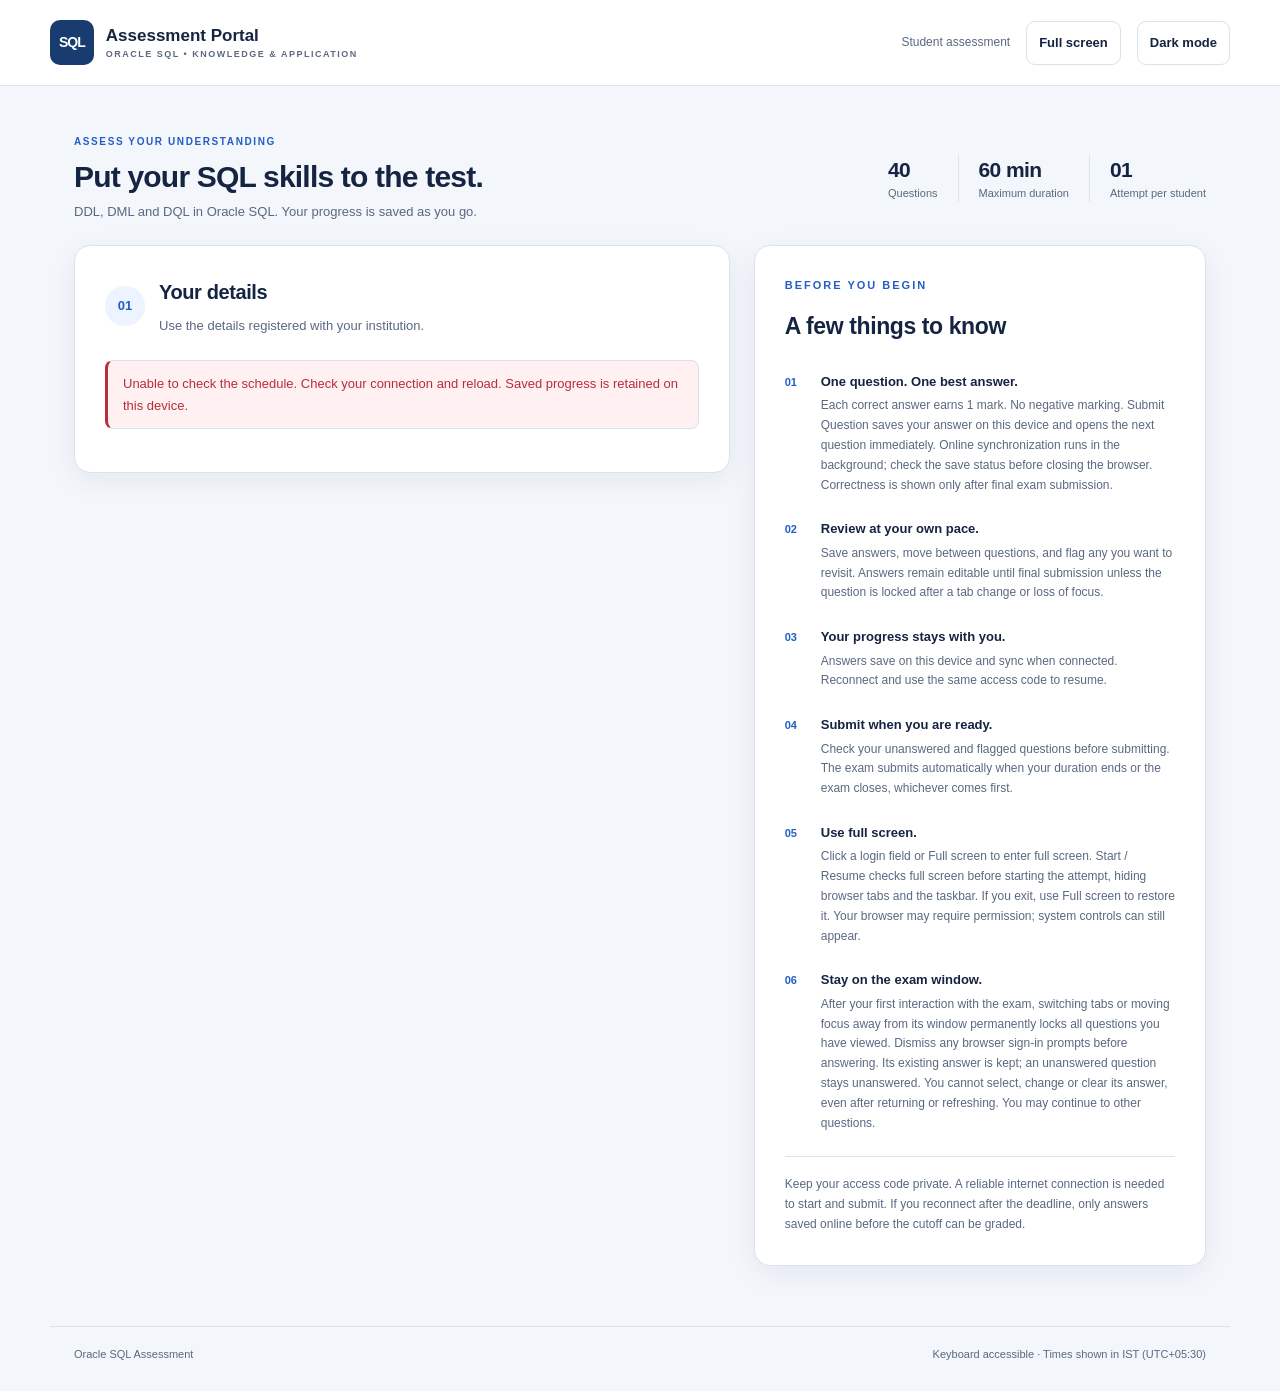
==== commit ab743ef5: "m" ====
--- a/index.html
+++ b/index.html
@@ -6,7 +6,7 @@
 <meta http-equiv="Content-Security-Policy" content="default-src 'self'; script-src 'self'; style-src 'self'; connect-src 'self' https://script.google.com https://script.googleusercontent.com; img-src 'self' data:; object-src 'none'; base-uri 'self'; form-action 'self'">
 <meta name="description" content="Oracle SQL assessment portal with saved progress and accessible exam navigation.">
 <title>Oracle SQL | Assessment Portal</title>
-<link rel="stylesheet" href="exam.css?v=20261120-security"><script src="exam.js?v=20261120-security" defer></script>
+<link rel="stylesheet" href="exam.css?v=20261121-background-save"><script src="exam.js?v=20261121-background-save" defer></script>
 </head>
 <body>
 <a class="skip-link" href="#main">Skip to main content</a>
@@ -17,9 +17,9 @@
 <div class="gate-layout"><section class="card login-card" aria-labelledby="detailsTitle"><div class="section-heading"><span class="step">01</span><div><h2 id="detailsTitle">Your details</h2><p>Use the details registered with your institution.</p></div></div>
 <div id="accessBanner" class="notice" role="status">Checking the exam schedule…</div><p id="scheduleText" class="muted small"></p>
 <form id="studentForm" class="hidden"><div class="form-grid"><div><label for="rollInput">University roll number <span aria-hidden="true">*</span></label><input id="rollInput" name="roll" autocomplete="off" placeholder="e.g., 0901CS231045" required maxlength="60"></div><div><label for="nameInput">Full name <span aria-hidden="true">*</span></label><input id="nameInput" name="name" autocomplete="name" placeholder="As registered with your institution" required maxlength="120"></div><div class="full"><label for="accessCode">Student access code <span aria-hidden="true">*</span></label><input id="accessCode" name="accessCode" type="password" autocomplete="one-time-code" placeholder="Provided by your teacher" required maxlength="128"><p class="field-help">Your private code verifies your identity and restores your existing attempt.</p></div></div>
-<fieldset class="academic-fields"><legend>Course-Branch-Sem-Batch-Group</legend><div class="academic-grid"><div><label for="courseInput">Course</label><select id="courseInput" required><option value="">Select</option><option>B.Tech</option><option>B.E.</option><option>BCA</option><option>MCA</option><option>M.Tech</option><option>B.Sc</option><option>M.Sc</option></select></div><div><label for="branchInput">Branch</label><select id="branchInput" required><option value="">Select</option><option>CSE</option><option>IT</option><option>AI & DS</option><option>AI & ML</option><option>ECE</option><option>Computer Applications</option></select></div><div><label for="semInput">Semester</label><select id="semInput" required><option value="">Select</option><option>1</option><option>2</option><option>3</option><option>4</option><option>5</option><option>6</option><option>7</option><option>8</option></select></div><div><label for="batchInput">Batch</label><input id="batchInput" placeholder="e.g., A" required maxlength="30"></div><div><label for="groupInput">Group</label><input id="groupInput" placeholder="e.g., 1" required maxlength="30"></div></div></fieldset>
+<fieldset class="academic-fields"><legend>Course-Branch-Sem-Section-Group</legend><div class="academic-grid"><div><label for="courseInput">Course</label><select id="courseInput" required><option value="">Select</option><option>B.Tech</option><option>B.E.</option><option>BCA</option><option>MCA</option><option>M.Tech</option><option>B.Sc</option><option>M.Sc</option></select></div><div><label for="branchInput">Branch</label><select id="branchInput" required><option value="">Select</option><option>CSE</option><option>IT</option><option>AI & DS</option><option>AI & ML</option><option>ECE</option><option>Computer Applications</option></select></div><div><label for="semInput">Semester</label><select id="semInput" required><option value="">Select</option><option>1</option><option>2</option><option>3</option><option>4</option><option>5</option><option>6</option><option>7</option><option>8</option></select></div><div><label for="batchInput">Section</label><input id="batchInput" placeholder="e.g., A" required maxlength="30"></div><div><label for="groupInput">Group</label><input id="groupInput" placeholder="e.g., 1" required maxlength="30"></div></div></fieldset>
 <label class="check-row"><input type="checkbox" id="acknowledge" required><span>I have read the instructions and understand that only one attempt is allowed.</span></label><p class="field-help">Full screen is required to start. Close any browser prompts before answering the first question.</p><button id="startBtn" class="primary wide" type="submit">Start / resume assessment <span aria-hidden="true">→</span></button><p class="field-help center">The timer begins when you start. Refreshing resumes the same attempt.</p></form>
-</section><aside class="card instructions" aria-labelledby="instructionsTitle"><p class="eyebrow">BEFORE YOU BEGIN</p><h2 id="instructionsTitle">A few things to know</h2><ol class="instruction-list"><li><strong>One question. One best answer.</strong><span>Each correct answer earns 1 mark. No negative marking. Submit Question saves your answer and opens the next question. Correctness is shown only after final exam submission.</span></li><li><strong>Review at your own pace.</strong><span>Save answers, move between questions, and flag any you want to revisit. Answers remain editable until final submission unless the question is locked after a tab change or loss of focus.</span></li><li><strong>Your progress stays with you.</strong><span>Answers save on this device and sync when connected. Reconnect and use the same access code to resume.</span></li><li><strong>Submit when you are ready.</strong><span>Check your unanswered and flagged questions before submitting. The exam submits automatically when your duration ends or the exam closes, whichever comes first.</span></li><li><strong>Use full screen.</strong><span>Click a login field or Full screen to enter full screen. Start / Resume checks full screen before starting the attempt, hiding browser tabs and the taskbar. If you exit, use Full screen to restore it. Your browser may require permission; system controls can still appear.</span></li><li><strong>Stay on the exam window.</strong><span>After your first interaction with the exam, switching tabs or moving focus away from its window permanently locks all questions you have viewed. Dismiss any browser sign-in prompts before answering. Its existing answer is kept; an unanswered question stays unanswered. You cannot select, change or clear its answer, even after returning or refreshing. You may continue to other questions.</span></li></ol><div class="instruction-footer">Keep your access code private. A reliable internet connection is needed to start and submit. If you reconnect after the deadline, only answers saved online before the cutoff can be graded.</div></aside></div>
+</section><aside class="card instructions" aria-labelledby="instructionsTitle"><p class="eyebrow">BEFORE YOU BEGIN</p><h2 id="instructionsTitle">A few things to know</h2><ol class="instruction-list"><li><strong>One question. One best answer.</strong><span>Each correct answer earns 1 mark. No negative marking. Submit Question saves your answer on this device and opens the next question immediately. Online synchronization runs in the background; check the save status before closing the browser. Correctness is shown only after final exam submission.</span></li><li><strong>Review at your own pace.</strong><span>Save answers, move between questions, and flag any you want to revisit. Answers remain editable until final submission unless the question is locked after a tab change or loss of focus.</span></li><li><strong>Your progress stays with you.</strong><span>Answers save on this device and sync when connected. Reconnect and use the same access code to resume.</span></li><li><strong>Submit when you are ready.</strong><span>Check your unanswered and flagged questions before submitting. The exam submits automatically when your duration ends or the exam closes, whichever comes first.</span></li><li><strong>Use full screen.</strong><span>Click a login field or Full screen to enter full screen. Start / Resume checks full screen before starting the attempt, hiding browser tabs and the taskbar. If you exit, use Full screen to restore it. Your browser may require permission; system controls can still appear.</span></li><li><strong>Stay on the exam window.</strong><span>After your first interaction with the exam, switching tabs or moving focus away from its window permanently locks all questions you have viewed. Dismiss any browser sign-in prompts before answering. Its existing answer is kept; an unanswered question stays unanswered. You cannot select, change or clear its answer, even after returning or refreshing. You may continue to other questions.</span></li></ol><div class="instruction-footer">Keep your access code private. A reliable internet connection is needed to start and submit. If you reconnect after the deadline, only answers saved online before the cutoff can be graded.</div></aside></div>
 </section>
 <section id="examView" class="hidden" aria-labelledby="examHeading"><div class="exam-topline"><div><p class="eyebrow">ORACLE SQL ASSESSMENT</p><h1 id="examHeading">Make every answer count.</h1><p id="studentLine" class="muted"></p></div><div id="saveStatus" class="save-status" role="status">Ready</div></div><div id="timeWarning" class="notice warning hidden" role="status"></div><div class="progress-row"><span id="progressText">0 of 40 answered</span><span id="flagCount">0 flagged for review</span></div><progress id="examProgress" max="40" value="0" aria-label="Questions answered"></progress><div class="exam-layout"><section class="card question-card"><div class="q-header"><span id="qCounter" class="question-label"></span><span id="qTopic" class="topic"></span></div><fieldset class="question-fieldset"><legend id="qText"></legend><div id="questionLockBanner" class="notice warning hidden" role="status"></div><div id="optionsContainer" class="options"></div></fieldset><div class="review-row"><button id="flagBtn" class="secondary compact" type="button" aria-pressed="false">⚑ Mark for review</button><button id="clearBtn" class="text-button" type="button">Clear answer</button></div><div class="question-actions"><button id="prevBtn" class="secondary" type="button">← Previous</button><button id="submitQuestionBtn" class="primary" type="button">Submit Question</button><button id="nextBtn" class="secondary" type="button">Next →</button></div></section><aside class="card navigator" id="navigatorCard"><div class="navigator-heading"><h2>Question navigator</h2><span id="navigatorCount" class="count-badge">0 / 40</span></div><p id="navigatorLegend" class="small muted">Slate blue = Answer selected · ⚑ = Flagged · L = Locked · Outline = Current</p><div id="questionPalette" class="palette" role="group" aria-label="Question navigator"></div><div class="center-actions" id="examSubmitActions"><button id="submitExamBtn" class="primary wide" type="button">Submit Exam</button></div><p class="navigator-note">You can change unlocked answers before final submission. Leaving the exam window locks all viewed questions.</p></aside></div></section>
 <section id="resultView" class="hidden" aria-labelledby="resultHeading"><div class="card result-card"><span class="result-icon" aria-hidden="true">✓</span><p class="eyebrow">ASSESSMENT COMPLETE</p><h1 id="resultHeading">Your assessment is ready to submit.</h1><p id="resultSummary" role="status" class="muted"></p><div id="resultStats" class="result-stats"></div><p id="resultIdentity" class="small muted"></p><div class="result-actions"><button id="nextStudentBtn" class="primary hidden" type="button">Next student / Sign in</button><button id="verifySessionBtn" class="primary hidden" type="button">Verify session and submit</button><button id="retryBtn" class="primary hidden" type="button">Retry submission</button></div></div><div id="resultNavigator"></div></section>
